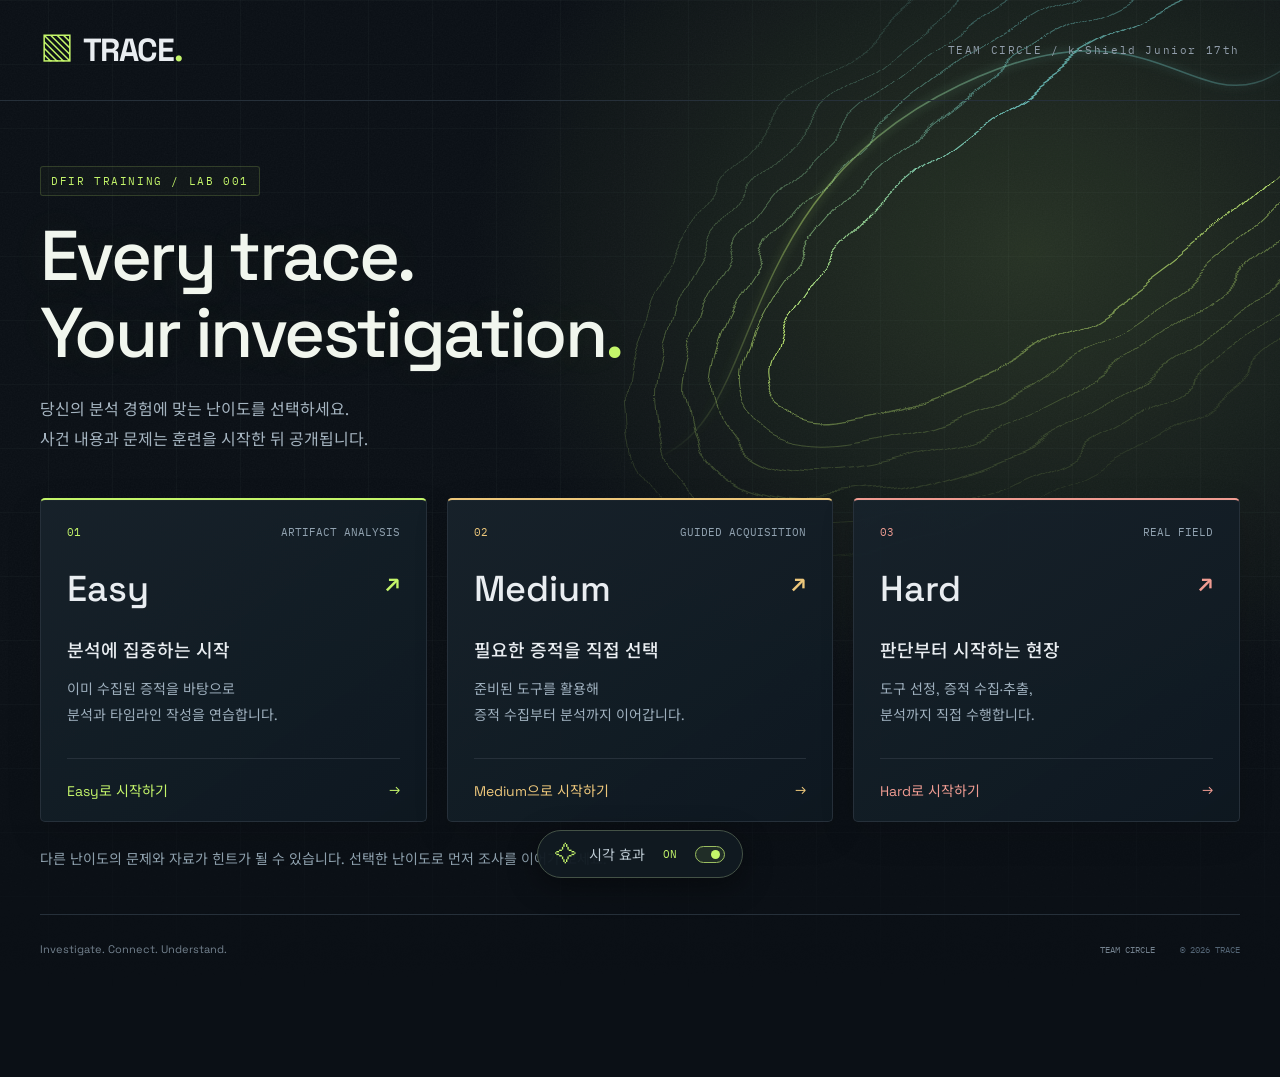
==== lab.html @ de7ff804 "Web Page Added" ====
<!DOCTYPE html>
<html lang="ko">

<head>
  <meta charset="UTF-8">
  <meta name="viewport" content="width=device-width, initial-scale=1.0">
  <title>TRACE / DFIR Training Lab</title>
  <meta name="description" content="ClickFix 침해사고의 흔적을 분석하는 DFIR 훈련 워크스페이스">
  <link rel="stylesheet" href="styles.css">
</head>

<body class="lab-loading">
  <aside class="sidebar">
    <a class="brand" href="index.html" aria-label="난이도 선택 홈"><span class="brandmark">▧</span> TRACE<span
        class="brand-dot">.</span></a>
    <div class="workspace">TRAINING WORKSPACE <span>01</span></div>
    <nav aria-label="메인 메뉴">
      <a class="nav-link active" href="#overview"><span>◈</span> Lab overview <i>01</i></a>
      <a class="nav-link" href="#missions"><span>☷</span> Investigation <i>06</i></a>
      <a class="nav-link" href="#evidence"><span>▱</span> Evidence files <i>04</i></a>
      <a class="nav-link" href="#topology"><span>⌘</span> Network map</a>
    </nav>
    <div class="side-case"><span class="eyebrow">CURRENT CASE</span>
      <span class="mono">CASE # DFIR-001</span>
      <div class="case-line"></div><small>Windows · Active Directory</small>
    </div>
    <div class="side-bottom"><span class="shield">◍</span>
      <div>Team Circle <small>k-Shield Junior 17th</small></div>
    </div>
  </aside>
  <div class="app">
    <header class="topbar">
      <div><span class="muted">Training labs</span><span class="slash">/</span><strong>ClickFix investigation</strong>
      </div>
      <div class="top-right"><span class="edition">BLUE TEAM SERIES</span><span class="avatar">TC</span></div>
    </header>
    <main>
      <section id="overview" class="overview">
        <div class="title-meta"><span class="eyebrow lime">DIGITAL FORENSICS & INCIDENT RESPONSE</span><span
            class="case-id mono">LAB / 001</span></div>
        <div class="title-row">
          <div>
            <h1>Follow the trace<span>.</span></h1>
            <p class="subtitle">ClickFix에서 내부망까지, 하나의 침해사고를 재구성하세요.</p>
          </div><a href="#missions" class="primary">조사 시작하기 <span>↗</span></a>
        </div>
        <div class="tags"><span class="tag difficulty">Easy · Artifact Analysis</span><span class="tag">Windows
            Forensics</span><span class="tag">Threat Hunting</span><span class="tag">Active Directory</span></div>
        <div class="level-selector" role="group" aria-label="훈련 난이도 선택">
          <button class="level-option selected" data-level="easy" aria-pressed="true"><span
              class="level-top"><b>Easy</b><span>01</span></span><strong>Artifact Analysis</strong>
            <p>준비된 증적 분석 · 타임라인 작성</p>
          </button>
          <button class="level-option" data-level="medium" aria-pressed="false"><span
              class="level-top"><b>Medium</b><span>02</span></span><strong>Guided Acquisition</strong>
            <p>증적 선택 · 직접 수집 · 분석</p>
          </button>
          <button class="level-option" data-level="hard" aria-pressed="false"><span
              class="level-top"><b>Hard</b><span>03</span></span><strong>Field Triage</strong>
            <p>초동대응 · 도구 선정 · 침해 범위 규명</p>
          </button>
        </div>
        <div class="level-summary" aria-live="polite"><span class="eyebrow">LEARNING OBJECTIVE</span>
          <p id="level-objective">제공된 증적을 분석하고 사건의 전체 타임라인을 작성합니다.</p>
        </div>
        <div class="briefing-grid">
          <article class="briefing panel">
            <div class="section-label"><span>01 — CASE BRIEFING</span><span class="small-square"></span></div>
            <h2>평범한 웹 접속에서 시작된<br>이상 징후</h2>
            <p>사내 PC에서 의심스러운 외부 통신이 발견되었습니다. 이후 내부 파일 서버에서도 비정상적인 접근이 관측되었습니다.</p>
            <p>당신은 사고 대응 분석가입니다. 남겨진 이벤트 로그와 네트워크 증적을 연결해 최초 진입점, 권한 변화, 그리고 침해 범위를 밝혀내세요.</p>
            <div class="briefing-footer"><span>◷ <b>예상 소요</b> 2-3시간</span><span>▤ <b>분석 과제</b> 6개</span></div>
          </article>
          <article class="network panel" id="topology">
            <div class="section-label"><span>02 — INVESTIGATION SCOPE</span><span class="network-label">ISOLATED
                LAB</span></div>
            <details class="scope-hint"><summary><span class="hint-symbol">?</span><strong>클릭해서 힌트를 확인하세요!</strong><span>IP 주소와 네트워크 구성이 공개됩니다.</span><span class="hint-action">네트워크 힌트 열기 ↗</span></summary><div class="hint-content"><div class="map">
              <div class="network-row external">
                <div class="node"><span class="node-icon">◎</span>
                  <div>Web server<small>192.168.50.30</small></div>
                </div>
                <div class="node"><span class="node-icon">⌁</span>
                  <div>External host<small>192.168.50.10</small></div>
                </div>
              </div>
              <div class="map-connect"><span>WEB / NETWORK ACTIVITY</span></div>
              <div class="victim"><span class="node-icon">▣</span>
                <div>Employee workstation<small>Windows 10 · CORP\\employee01</small></div><span class="scope">FOCUS
                  HOST</span>
              </div>
              <div class="map-connect lower"><span>INTERNAL NETWORK</span></div>
              <div class="network-row">
                <div class="node"><span class="node-icon">▦</span>
                  <div>Domain controller<small>192.168.60.5</small></div>
                </div>
                <div class="node"><span class="node-icon">▤</span>
                  <div>File server<small>192.168.60.20</small></div>
                </div>
              </div>
            </div>
            <div class="map-footer"><span class="dot"></span> 5 hosts <span>2 network segments</span><span
                class="mono">VMware</span></div></div></details>
          </article>
        </div>
      </section>
      <section id="missions" class="missions">
        <div class="section-heading">
          <div><span class="eyebrow">THE INVESTIGATION</span>
            <h2>흔적을 따라, 여섯 개의 질문</h2>
          </div><span class="section-note">증적을 분석하고 사건의 흐름을 연결하세요.</span>
        </div>
        <div class="mission-grid"></div>
      </section>
      <section id="evidence" class="evidence-section">
        <div class="section-heading">
          <div><span class="eyebrow">YOUR STARTING POINT</span>
            <h2>분석 자료</h2>
          </div><span class="section-note">원본을 보존하고, 분석 사본으로 시작하세요.</span>
        </div>
        <div class="evidence-layout">
          <div class="file-list panel"></div>
          <aside class="analyst-note"><span class="eyebrow lime">ANALYST'S NOTE</span>
            <h3>정답보다 중요한 건,<br>그 답을 뒷받침하는 증거.</h3>
            <p>모든 판단에 증적 출처와 시각을 기록하세요. 단일 이벤트보다 여러 호스트의 연관된 흔적이 더 많은 것을 알려줍니다.</p>
            <div>01 <span>타임존 통일</span></div>
            <div>02 <span>증적 무결성 확인</span></div>
            <div>03 <span>계정·민감 정보 마스킹</span></div>
          </aside>
        </div>
      </section>
      <footer><a class="footer-brand" href="#overview">TRACE<span>.</span></a><span>Investigate. Connect.
          Understand.</span><span class="mono">DFIR LAB SERIES / 001 <b>© 2026 TRACE</b></span></footer>
    </main>
  </div>
  <dialog id="mission-dialog" aria-labelledby="dialog-title">
    <div class="dialog-head"><span class="eyebrow lime" id="dialog-phase"></span><button class="close"
        aria-label="닫기">x</button></div>
    <h2 id="dialog-title"></h2>
    <p id="dialog-description"></p>
    <div class="dialog-evidence"><span class="eyebrow">EVIDENCE TO REVIEW</span>
      <p id="dialog-sources"></p>
    </div>
    <form id="answer-form"><label for="analyst-answer">답변 제출 <span>등록된 정답 중 하나와 일치하면 정답 처리됩니다.</span></label><textarea
        id="analyst-answer" placeholder="정답 또는 플래그를 입력하세요." aria-describedby="answer-feedback"></textarea>
      <p id="answer-feedback" role="status" aria-live="polite"></p>
      <div class="dialog-bottom"><span>제출 내용은 서버에 저장되지 않습니다.</span><button id="submit-answer" class="secondary"
          type="submit">답변 제출</button></div>
    </form>
  </dialog>
  <dialog id="level-confirm" aria-labelledby="level-confirm-title" aria-describedby="level-confirm-description">
    <span class="eyebrow lime">CHANGE DIFFICULTY</span>
    <h2 id="level-confirm-title">난이도를 변경하시겠습니까?</h2>
    <p id="level-confirm-description"></p>
    <div class="confirm-actions"><button type="button" class="secondary" id="level-cancel" autofocus>현재 난이도 유지</button><button type="button" class="primary" id="level-accept">변경하기</button></div>
  </dialog>
  <script src="lab-content.js"></script>
  <script src="lab-utils.js"></script>
  <script src="app.js"></script>
</body>

</html>
---- styles.css ----
@import url('https://fonts.googleapis.com/css2?family=IBM+Plex+Mono:wght@400;500;600&family=Noto+Sans+KR:wght@400;500;600;700;800&family=Space+Grotesk:wght@400;500;600;700&display=swap');
:root{color-scheme:dark;--bg:#0b1016;--panel:#111820;--border:#26303a;--text:#e9edf1;--muted:#909ca9;--lime:#c4f56a;--mono:'IBM Plex Mono',monospace;--sans:'Space Grotesk','Noto Sans KR',sans-serif}*{box-sizing:border-box}html{scroll-behavior:smooth;scroll-padding-top:30px}body{margin:0;background:var(--bg);color:var(--text);font-family:var(--sans);font-size:16px}button,a,input,textarea{-webkit-tap-highlight-color:transparent}button,textarea{font:inherit}button,a{touch-action:manipulation}a{color:inherit;text-decoration:none}button{color:inherit;cursor:pointer}button:focus-visible,a:focus-visible,textarea:focus-visible{outline:2px solid var(--lime);outline-offset:5px}.sidebar{position:fixed;inset:0 auto 0 0;width:232px;background:#0e151c;border-right:1px solid var(--border);padding:32px 21px;display:flex;flex-direction:column;z-index:3}.brand{font-weight:700;font-size:32px;letter-spacing:-1.5px;display:flex;align-items:center;gap:10px}.brandmark{font-size:34px;color:var(--lime);line-height:1}.brand-dot{color:var(--lime);margin-left:-9px}.workspace{font:11px var(--mono);letter-spacing:1px;color:#8995a1;display:flex;justify-content:space-between;margin:48px 7px 20px}.workspace span{color:var(--lime)}nav{display:grid;gap:8px}.nav-link{display:flex;align-items:center;gap:11px;font-size:14px;padding:13px 11px;color:#a8b1bc;border:1px solid transparent;border-radius:5px}.nav-link>span{font-size:20px;width:21px}.nav-link i{margin-left:auto;font:12px var(--mono);opacity:.6}.nav-link.active{background:#c4f56a10;color:var(--lime);border-color:#c4f56a25}.nav-link:hover{background:#ffffff08;color:#eff6e6}.side-case{margin:42px 9px 0;padding-top:25px;border-top:1px solid var(--border)}.eyebrow{font:11px var(--mono);letter-spacing:1.6px;color:var(--muted)}.side-case p{font-size:18px;font-weight:600;line-height:1.9;margin:17px 0}.mono{font-family:var(--mono)}.side-case .mono{font-size:11px;color:#7b8897}.case-line{height:3px;background:linear-gradient(90deg,var(--lime) 24%,#2b343c 24%);margin:21px 0 13px}.side-case small{font-size:11px;color:#8c98a3}.side-bottom{margin-top:auto;display:flex;gap:11px;align-items:center;font-size:12px;color:#c3ccd4}.side-bottom small{display:block;color:#7e8b98;font-size:11px;margin-top:5px}.shield{font-size:29px;color:#a1afbb}.app{margin-left:232px}.topbar{height:77px;border-bottom:1px solid var(--border);padding:0 45px;display:flex;align-items:center;justify-content:space-between;font-size:13px}.muted{color:var(--muted)}.slash{color:#50606e;margin:0 17px}.topbar strong{font-weight:500}.top-right{display:flex;align-items:center;gap:26px}.edition{font:10px var(--mono);letter-spacing:1.8px;color:#8f9eac}.avatar{border:1px solid #3b4853;background:#1a242d;border-radius:50%;height:33px;width:33px;display:grid;place-items:center;font:11px var(--mono)}main{max-width:1460px;margin:auto;padding:43px 45px 0}.title-meta{display:flex;justify-content:space-between;align-items:center}.lime{color:var(--lime)}.case-id{font-size:12px;color:#798b9a}.title-row{display:flex;align-items:center;justify-content:space-between;gap:24px;margin-top:17px}h1{font-size:clamp(38px,4.1vw,64px);line-height:1.12;font-weight:500;letter-spacing:-2.6px;margin:0}h1 span{color:var(--lime)}.subtitle{margin:17px 0 0;font-size:15px;color:#9eabb8;line-height:1.8}.primary{display:flex;align-items:center;justify-content:center;gap:34px;padding:15px 21px;border-radius:4px;background:var(--lime);color:#1a2710;font-size:14px;font-weight:700;white-space:nowrap;transition:background .2s}.primary:hover{background:#d4ff90}.primary span{font-size:23px;font-weight:400}.tags{display:flex;gap:8px;flex-wrap:wrap;margin:23px 0 30px}.tag{font-size:11px;border:1px solid #303945;border-radius:4px;padding:6px 10px;color:#a9b5bf;background:#141c24}.tag.difficulty{color:#e9c782;border-color:#665136;background:#201e19}.difficulty b{margin-right:6px}.panel{border:1px solid var(--border);background:var(--panel);border-radius:6px}.briefing-grid{display:grid;grid-template-columns:1fr 1.07fr;gap:20px}.briefing{padding:25px 27px;display:flex;flex-direction:column}.section-label{display:flex;justify-content:space-between;align-items:center;gap:12px;font:11px var(--mono);letter-spacing:1.4px;color:#8d9aa7}.small-square{width:6px;height:6px;background:var(--lime)}.briefing h2{font-size:24px;line-height:1.65;letter-spacing:-.7px;font-weight:600;margin:21px 0 14px}.briefing p{font-size:14px;color:#a1adba;line-height:1.95;margin:0 0 13px;word-break:keep-all}.briefing-footer{display:flex;gap:29px;margin-top:auto;padding-top:19px;border-top:1px solid var(--border);font-size:12px;color:#b4bec7}.briefing-footer b{font-weight:400;color:#73818f;margin:0 7px}.network{padding:25px 25px 0;overflow:hidden;background-color:#111820;background-image:radial-gradient(#35425070 .7px,transparent .7px);background-size:16px 16px}.network-label{font-size:9px;letter-spacing:.8px;padding:4px 7px;border:1px solid #374450;color:#a5b5c2;background:#151e26}.map{padding:24px 0 17px;max-width:520px;margin:auto}.network-row{display:flex;justify-content:space-between;gap:18px}.node{display:flex;align-items:center;gap:10px;padding:12px;background:#151e27;border:1px solid #34414e;border-radius:4px;flex:1;min-width:0;font-size:12px}.node-icon{color:#8ca1b4;font-size:24px;width:28px;text-align:center;flex-shrink:0}.node small,.victim small{display:block;font:10px var(--mono);margin-top:6px;color:#8597a8}.map-connect{height:36px;position:relative;display:flex;align-items:center;justify-content:center}.map-connect:before{content:'';position:absolute;top:0;bottom:0;width:1px;background:#51643c}.map-connect span{position:relative;left:83px;font:8px var(--mono);letter-spacing:.7px;background:#111820;color:#718393;padding:3px}.victim{border:1px solid #879f51;background:#1c271c;box-shadow:0 0 24px #b2dc4c07;border-radius:4px;display:flex;align-items:center;gap:11px;padding:14px 15px;font-size:13px}.victim .node-icon{color:var(--lime)}.scope{margin-left:auto;font:8px var(--mono);color:var(--lime);letter-spacing:1px}.map-footer{border-top:1px solid var(--border);background:#111820;display:flex;align-items:center;gap:9px;padding:14px 0;color:#8191a0;font-size:10px}.map-footer>span:nth-child(2){margin-left:9px}.map-footer .mono{margin-left:auto}.dot{width:5px;height:5px;border-radius:50%;background:var(--lime)}.section-heading{display:flex;align-items:end;justify-content:space-between;gap:20px;margin:38px 0 20px}.section-heading h2{font-size:23px;font-weight:600;letter-spacing:-.7px;margin:8px 0 0}.section-note{font-size:12px;color:#788997}.mission-grid{display:grid;grid-template-columns:repeat(3,minmax(0,1fr));gap:14px}.mission{text-align:left;border:1px solid var(--border);border-radius:5px;background:#111820;padding:21px 22px 0;transition:border-color .2s,transform .2s,background .2s;min-width:0}.mission:hover{border-color:#88a553;background:#151f24;transform:translateY(-3px)}.mission-top{display:flex;align-items:center;gap:12px}.step{font:16px var(--mono);color:#b0becc}.pill{font:8px var(--mono);letter-spacing:.6px;color:#a1b2bf;background:#1b2630;border-radius:3px;padding:5px 7px}.arrow{font-size:18px;color:#7d8e9f;margin-left:auto}.mission:hover .arrow,.mission:hover .step{color:var(--lime)}.mission h3{font-size:18px;font-weight:600;letter-spacing:-.4px;margin:23px 0 10px}.mission p{color:#929fae;font-size:13px;line-height:1.9;margin:0 0 22px;word-break:keep-all}.mission-footer{border-top:1px solid var(--border);padding:15px 0;display:flex;justify-content:space-between;gap:8px;font:10px var(--mono);color:#81919f}.mission-footer>span:last-child{color:#c5d1db}.mission-footer small{font-size:8px;color:#718191}.evidence-layout{display:grid;grid-template-columns:1.7fr 1fr;gap:21px}.file-list{padding:0 23px}.file-row{display:flex;align-items:center;gap:15px;padding:20px 0;border-bottom:1px solid var(--border)}.file-row:last-child{border:0}.file-icon{border:1px solid #34414b;background:#1a242e;color:#a8bbcd;border-radius:4px;width:39px;height:44px;display:grid;place-items:center;font:10px var(--mono);flex-shrink:0}.file-row h3{font-size:14px;font-weight:500;margin:0 0 5px}.file-row p{font-size:11px;color:#8494a3;margin:0;line-height:1.6}.file-type{font:9px var(--mono);color:#6f8294;margin-left:auto}.download{border:1px solid #32404c;border-radius:4px;background:#18222c;color:#8898a8;padding:8px 10px;display:flex;gap:9px;align-items:center;white-space:nowrap}.download:disabled{cursor:default;opacity:.75}.download span{font-size:10px}.analyst-note{border:1px solid #3b4730;border-radius:5px;padding:25px 26px;background:linear-gradient(135deg,#1b241b,#11191c)}.analyst-note h3{font-size:20px;line-height:1.8;font-weight:500;letter-spacing:-.5px;margin:17px 0 13px}.analyst-note p{font-size:13px;color:#a0afa4;line-height:1.95;margin:0 0 19px;word-break:keep-all}.analyst-note>div{font:10px var(--mono);color:#91a66f;margin-top:12px}.analyst-note>div span{font:12px var(--sans);margin-left:13px;color:#b8c3b8}footer{display:flex;gap:17px;align-items:center;border-top:1px solid var(--border);padding:27px 0;margin-top:42px;color:#73818e;font-size:11px}.footer-brand{font-size:19px;font-weight:700;color:#b7c4ce;letter-spacing:-1px}.footer-brand span{color:var(--lime)}footer>.mono{margin-left:auto;font-size:9px}footer b{font-weight:400;margin-left:20px;color:#536474}dialog{width:min(590px,calc(100% - 32px));padding:30px;border:1px solid #45523b;border-radius:9px;background:#121b23;color:var(--text);box-shadow:0 30px 100px #000a}dialog::backdrop{background:#05090dc9;backdrop-filter:blur(7px)}.dialog-head{display:flex;align-items:center;justify-content:space-between}.close{border:0;background:transparent;font-size:30px;color:#a0adba}.dialog-head+h2{font-size:28px;margin:20px 0 15px}dialog>p{color:#a6b3c0;line-height:1.9;font-size:15px}.dialog-evidence{border:1px solid var(--border);background:#0d151d;padding:18px;margin:23px 0}.dialog-evidence p{font-size:14px;color:#beccd7;line-height:1.7;margin:10px 0 0}dialog label{display:block;font-size:14px;margin-bottom:12px}dialog label span{display:block;font-size:11px;color:#8393a2;margin-top:7px}textarea{width:100%;min-height:140px;resize:vertical;background:#0d151d;border:1px solid #3d4b58;border-radius:4px;padding:14px;color:var(--text);font-size:14px;line-height:1.8}.dialog-bottom{display:flex;align-items:center;justify-content:space-between;gap:15px;margin-top:20px}.dialog-bottom>span{font-size:11px;color:#8b9baa}.secondary{background:#26332a;border:1px solid #617646;padding:9px 22px;border-radius:4px;color:var(--lime);font-size:13px}
@media(min-width:1600px){main{padding-top:50px}.briefing h2{font-size:27px}.briefing p{font-size:16px}.mission p{font-size:14px}.map{padding-top:30px;padding-bottom:25px}.map-connect{height:43px}.node{padding:15px;font-size:14px}.node small,.victim small{font-size:11px}.victim{font-size:15px}}
@media(max-width:1200px){.sidebar{width:200px;padding-inline:15px}.app{margin-left:200px}main{padding:30px 28px 0}.topbar{padding-inline:28px}.briefing-grid{grid-template-columns:1fr 1fr}.briefing,.network{padding-inline:20px}.scope{display:none}.node{padding:10px 8px;gap:6px;font-size:11px}.node-icon{width:22px}.mission{padding:18px 16px 0}.pill{font-size:7px;padding:5px}.mission-top{gap:8px}.evidence-layout{grid-template-columns:1.6fr 1fr}.file-type{display:none}.download{margin-left:auto}.briefing-footer{gap:12px;font-size:10px}}
@media(max-width:980px){.sidebar{width:76px;padding:25px 12px}.brand{font-size:0;justify-content:center;gap:0}.brand-dot,.workspace,.nav-link i,.side-case,.side-bottom{display:none}.brandmark{font-size:34px}.sidebar nav{margin-top:35px}.nav-link{font-size:0;justify-content:center;padding:12px}.nav-link>span{font-size:24px}.app{margin-left:76px}.edition{display:none}.title-row{align-items:start}h1{font-size:43px}.primary{gap:15px;padding:12px 15px}.briefing-grid{grid-template-columns:1fr}.briefing p{font-size:15px}.briefing h2 br{display:none}.briefing-footer{margin-top:10px;font-size:12px}.network .map{max-width:600px}.node{font-size:13px;padding:12px}.scope{display:block}.network{padding-top:22px}.mission-grid{grid-template-columns:repeat(2,minmax(0,1fr))}.pill{font-size:8px}.section-note{display:none}.evidence-layout{grid-template-columns:1fr}.analyst-note{display:none}.file-type{display:block}.download{margin-left:0}footer>.mono b{display:none}}
@media(max-width:600px){.sidebar{position:relative;width:100%;height:auto;flex-direction:row;align-items:center;padding:17px 20px;border-right:0;border-bottom:1px solid var(--border)}.brand{font-size:24px;gap:7px}.brandmark{font-size:27px}.brand-dot{display:inline;margin-left:-7px}.sidebar nav{margin:0 0 0 auto;display:flex;gap:4px}.nav-link{padding:6px}.nav-link>span{font-size:22px}.nav-link:last-child{display:none}.app{margin:0}.topbar{height:58px;padding:0 20px;font-size:11px}.top-right{gap:0}.avatar{width:28px;height:28px;font-size:10px}.slash{margin:0 10px}main{padding:29px 20px 0}.eyebrow{font-size:9px;letter-spacing:1px}.case-id{font-size:10px}.title-row{display:block;margin-top:21px}h1{font-size:43px;letter-spacing:-2px}.subtitle{font-size:13px;margin-top:13px}.primary{margin-top:23px;width:100%;font-size:14px;justify-content:space-between;padding:12px 17px}.tags{margin:20px 0;gap:6px}.tag{font-size:9px;padding:5px 7px}.briefing{padding:20px}.briefing h2{font-size:22px}.briefing p{font-size:14px}.briefing-footer{gap:13px;font-size:10px}.briefing-footer b{margin:0 4px}.section-label{font-size:9px;letter-spacing:.8px}.network{padding:20px 14px 0}.network-label{font-size:8px}.node{font-size:10px;padding:10px 7px;gap:5px}.node small{font-size:8px}.network-row{gap:10px}.scope{display:none}.victim{font-size:12px;padding:13px 10px}.victim small{font-size:9px}.section-heading{margin-top:31px}.section-heading h2{font-size:21px}.mission-grid{grid-template-columns:1fr}.mission{padding:20px 21px 0}.mission h3{margin-top:20px;font-size:19px}.mission p{font-size:14px}.mission p br{display:none}.pill{font-size:9px}.step{font-size:16px}.mission-footer{font-size:10px}.file-list{padding:0 15px}.file-row{gap:10px}.file-row h3{font-size:12px}.file-row p{font-size:10px}.file-icon{width:31px;height:37px;font-size:9px}.file-type{display:none}.download{margin-left:auto;padding:8px;font-size:15px}.download span{display:none}footer{flex-wrap:wrap;gap:10px;margin-top:30px}footer>.mono{flex-basis:100%;margin:0;font-size:8px}dialog{padding:22px}}
@media(prefers-reduced-motion:reduce){html{scroll-behavior:auto}*{transition:none!important}}
/* Difficulty paths */
[hidden]{display:none!important}
.level-selector{display:grid;grid-template-columns:repeat(3,minmax(0,1fr));gap:12px;margin-top:8px}
.level-option{position:relative;text-align:left;padding:20px 22px;border:1px solid var(--border);border-radius:6px;background:#111820;transition:background .2s,border-color .2s}
.level-option:hover{border-color:#687b87;background:#18212a}
.level-option.selected{border-color:var(--lime);background:linear-gradient(120deg,#253022,#141e22)}
.level-top{display:flex;justify-content:space-between;align-items:center;margin-bottom:14px}
.level-top b{font-size:21px;font-weight:600}.level-top>span{font:12px var(--mono);color:#748796}
.level-option.selected .level-top{color:var(--lime)}
.level-option.selected .level-top>span{color:var(--lime)}
.level-option strong{display:block;font-size:14px;font-weight:500;color:#cad5de}
.level-option p{font-size:13px;line-height:1.7;color:#91a1ae;margin:8px 0 0;word-break:keep-all}
.level-summary{display:flex;gap:22px;align-items:center;border-left:2px solid var(--lime);padding:11px 17px;margin:19px 0 27px;background:#c4f56a05}
.level-summary .eyebrow{white-space:nowrap;font-size:10px}
.level-summary p{font-size:14px;color:#b8c7d0;line-height:1.8;margin:0;word-break:keep-all}
body[data-level="medium"]{--lime:#edc77b}
body[data-level="hard"]{--lime:#f09c92}
body[data-level="medium"] .level-option.selected{background:linear-gradient(120deg,#302a20,#171d24)}
body[data-level="hard"] .level-option.selected{background:linear-gradient(120deg,#322225,#171d24)}
body[data-level="hard"] .briefing-grid{grid-template-columns:1fr}
body[data-level="hard"] .briefing>p:first-of-type{font-size:19px;color:#e0c5c0;border-left:2px solid var(--lime);padding-left:18px;margin:8px 0 20px}
body[data-level="hard"] .briefing-footer{padding-top:18px;margin-top:10px}
.mission{display:flex;flex-direction:column}.mission-top,.mission-footer{width:100%}.mission-footer{margin-top:auto}
.file-copy{min-width:0}.file-copy h3{overflow-wrap:anywhere}.file-type{white-space:nowrap}
.analyst-note{align-self:start}.briefing-footer{line-height:1.8}
@media(max-width:1200px){.level-option{padding:18px 16px}.level-summary{align-items:flex-start;flex-direction:column;gap:8px}.level-option p{font-size:12px}}
@media(max-width:980px){.analyst-note{display:block}.level-option strong{font-size:13px}}
@media(max-width:600px){.level-selector{grid-template-columns:1fr;gap:9px}.level-option{padding:16px 18px;display:grid;grid-template-columns:94px 1fr;column-gap:14px;align-items:center}.level-top{grid-row:span 2;margin:0;display:block}.level-top b{font-size:20px}.level-top>span{display:none}.level-option strong{font-size:14px}.level-option p{font-size:12px;margin:4px 0 0}.level-summary{margin-bottom:22px}.level-summary p{font-size:14px}body[data-level="hard"] .briefing>p:first-of-type{font-size:16px}.file-row p{font-size:12px}.file-row h3{font-size:13px}.mission p{font-size:14px}}
#answer-feedback{min-height:24px;font-size:14px;line-height:1.8;color:#a6b3c0;margin:12px 0}
#answer-feedback[data-status="correct"]{color:#c4f56a}
#answer-feedback[data-status="incorrect"],#answer-feedback[data-status="empty"]{color:#f3a29a}
#answer-feedback[data-status="unconfigured"]{color:#e5c989}
#submit-answer{white-space:nowrap;font-size:14px}
#submit-answer:disabled{opacity:.45;cursor:not-allowed}
a.download{color:var(--lime);border-color:#62724c}
a.download:hover{background:#2a3828}
/* Spoiler-free entry and deliberate disclosures */
.lab-loading{visibility:hidden}
.scope-hint{margin-top:18px}.scope-hint summary{list-style:none;cursor:pointer;display:flex;flex-direction:column;align-items:center;justify-content:center;gap:15px;text-align:center;min-height:285px;padding:25px 14px;background:#101920;border:1px dashed #45525c;border-radius:5px;margin-bottom:20px}
.scope-hint summary::-webkit-details-marker{display:none}
.scope-hint summary:focus-visible{outline:2px solid var(--lime);outline-offset:4px}
.hint-symbol{display:grid;place-items:center;width:44px;height:44px;border:1px solid #657945;border-radius:50%;color:var(--lime);font:24px var(--mono)}
.scope-hint summary strong{font-size:18px;font-weight:500}.scope-hint summary>span:not(.hint-symbol){font-size:14px;color:#9aabba}.scope-hint summary .hint-action{color:var(--lime)!important;margin-top:8px}
.scope-hint[open] summary{min-height:0;flex-direction:row;flex-wrap:wrap;padding:12px;margin-bottom:0;gap:10px}.scope-hint[open] summary strong{font-size:14px}.scope-hint[open] summary .hint-symbol,.scope-hint[open] summary .hint-action{display:none}.scope-hint[open] summary>span{font-size:12px!important}.scope-hint[open] summary strong::after{content:' · 다시 눌러 닫기';color:#94a4b1}
body[data-level="hard"] .briefing-grid{grid-template-columns:1fr}
.confirm-actions{display:flex;justify-content:flex-end;gap:12px;margin-top:26px;flex-wrap:wrap}.confirm-actions .primary{border:0;margin:0;width:auto;font-size:14px}.confirm-actions .secondary{font-size:14px}
.entry-header{max-width:1320px;margin:auto;padding:30px 40px;display:flex;align-items:center;justify-content:space-between;gap:20px;border-bottom:1px solid var(--border)}
.entry-main{max-width:1320px;padding:65px 40px 0;margin:auto}.entry-intro h1{font-size:clamp(40px,5.5vw,78px);margin:22px 0;line-height:1.1}.entry-intro>p{color:#a5b4c0;line-height:1.9;font-size:16px}.entry-levels{display:grid;grid-template-columns:repeat(3,minmax(0,1fr));gap:20px;margin-top:42px}.entry-card{--accent:#c4f56a;border:1px solid var(--border);border-top:2px solid var(--accent);border-radius:5px;padding:25px 26px 0;background:#111a22;transition:transform .2s,border-color .2s}.entry-card:nth-child(2){--accent:#edc77b}.entry-card:nth-child(3){--accent:#f09c92}.entry-card:hover{transform:translateY(-5px);border-color:var(--accent)}.entry-card-top{display:flex;justify-content:space-between;gap:12px;font:11px var(--mono);color:#91a2b0}.entry-card-top>span:first-child{color:var(--accent)}.entry-card h2{font-size:36px;font-weight:500;margin:27px 0 24px;display:flex;justify-content:space-between}.entry-card h2 span{font-size:25px;color:var(--accent)}.entry-card h3{font-size:18px;font-weight:500;margin:0 0 13px}.entry-card p{font-size:14px;line-height:1.9;color:#9eafbd;margin-bottom:29px;word-break:keep-all}.entry-card-footer{display:flex;justify-content:space-between;padding:21px 0;border-top:1px solid var(--border);font-size:14px;color:var(--accent)}.entry-notice{font-size:14px;color:#8ea0ad;line-height:1.9;margin:24px 0 0}
@media(max-width:980px){body[data-level="hard"] .briefing-grid{grid-template-columns:1fr}.entry-header,.entry-main{padding-inline:28px}.entry-levels{gap:12px}.entry-card{padding:20px 18px 0}.entry-card-top{font-size:9px}.entry-card h2{font-size:30px}.entry-card h3{font-size:16px}}
@media(max-width:650px){.entry-header{padding:22px 20px;align-items:flex-start}.entry-header .eyebrow{font-size:9px;line-height:1.8;max-width:145px;text-align:right}.entry-main{padding:40px 20px 0}.entry-intro h1{font-size:43px}.entry-intro>p{font-size:14px}.entry-levels{grid-template-columns:1fr;margin-top:30px;gap:18px}.entry-card{padding:22px 23px 0}.entry-card-top{font-size:11px}.entry-card h2{margin:20px 0}.entry-card p br{display:none}.scope-hint summary{min-height:240px}.confirm-actions{flex-direction:column-reverse}.confirm-actions button{width:100%!important;justify-content:center}}
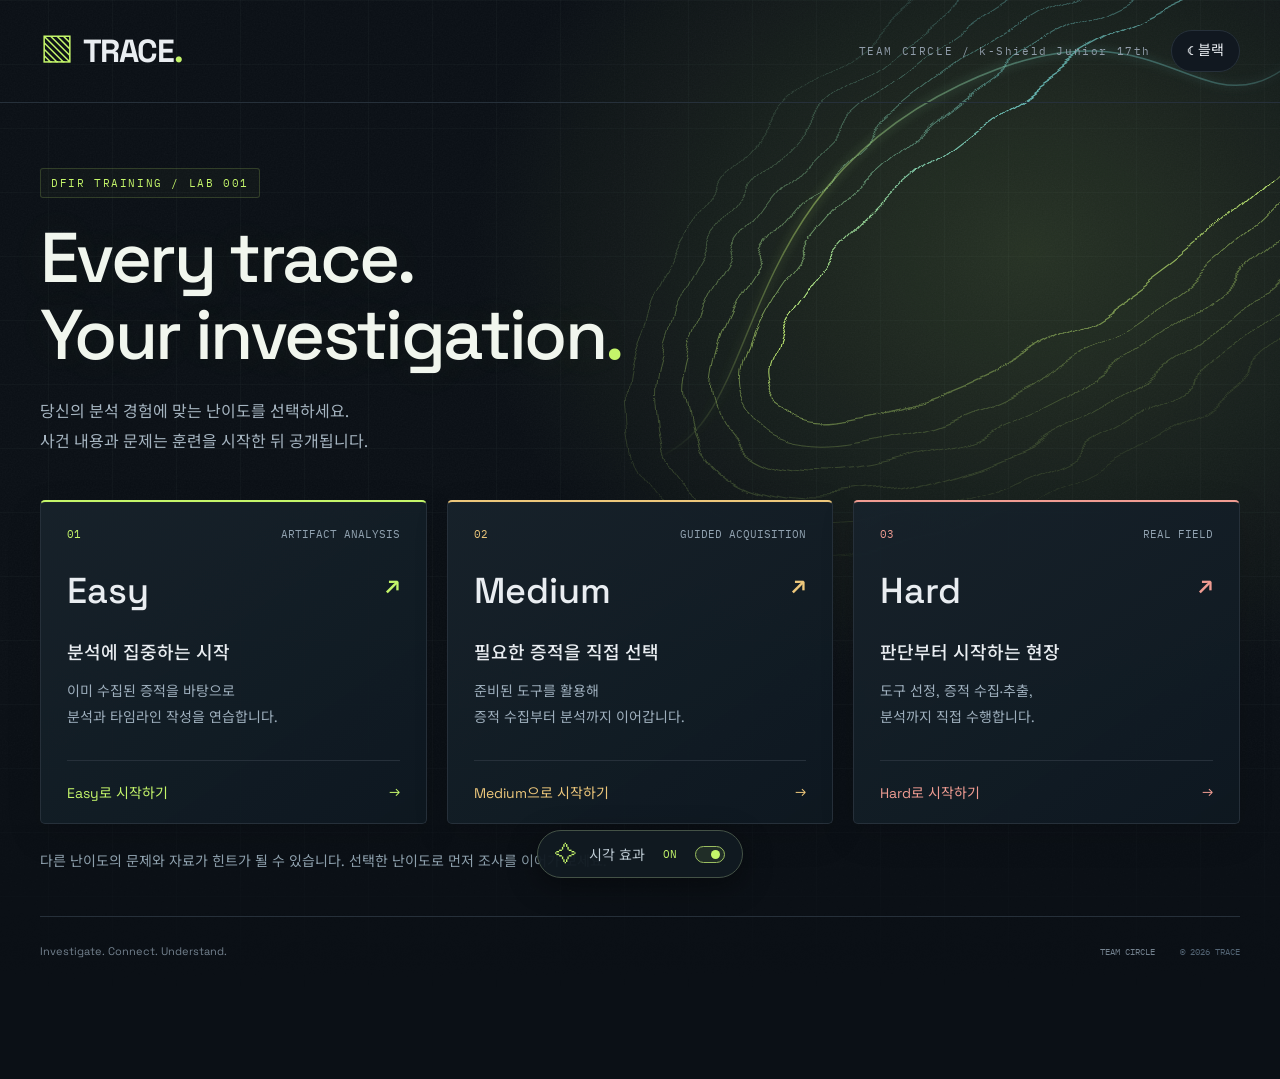
==== commit ea9ab498: "white mod update" ====
--- a/lab.html
+++ b/lab.html
@@ -7,6 +7,8 @@
   <title>TRACE / DFIR Training Lab</title>
   <meta name="description" content="ClickFix 침해사고의 흔적을 분석하는 DFIR 훈련 워크스페이스">
   <link rel="stylesheet" href="styles.css">
+<link rel="stylesheet" href="theme.css">
+<script src="theme.js"></script>
 </head>
 
 <body class="lab-loading">
--- a/theme.css
+++ b/theme.css
@@ -0,0 +1,60 @@
+.theme-toggle{border:1px solid var(--border);border-radius:30px;background:var(--panel);color:var(--text);padding:10px 15px;min-height:42px;font-size:14px;white-space:nowrap;flex-shrink:0;line-height:1.4}
+.theme-toggle:hover{border-color:var(--lime)}
+.entry-header>.eyebrow{margin-left:auto}
+html[data-theme="light"]{color-scheme:light;--bg:#f4f7fa;--panel:#fff;--border:#cbd5de;--text:#192a38;--muted:#536575;--lime:#416d1b}
+html[data-theme="light"] body{--lime:#416d1b}
+html[data-theme="light"] body[data-level="medium"]{--lime:#855707}
+html[data-theme="light"] body[data-level="hard"]{--lime:#a33c33}
+html[data-theme="light"] :is(.sidebar,.topbar){background:#fff}
+html[data-theme="light"] :is(.mission,.node,.file-icon,.avatar,.pill,.tag,.network-label,.download,.scope-hint summary,.dialog-evidence,textarea){background:#f0f4f7;color:var(--text);border-color:var(--border)}
+html[data-theme="light"] :is(.briefing,.file-list,.level-option,dialog){background:#fff;border-color:var(--border)}
+html[data-theme="light"] .network{background-color:#f8fafc;background-image:radial-gradient(#8093a34d .7px,transparent .7px)}
+html[data-theme="light"] :is(.map-connect span,.map-footer){background:#f8fafc;color:#526878}
+html[data-theme="light"] .map-connect:before{background:#748561}
+html[data-theme="light"] .victim{background:#e9f2df;border-color:#8da573;color:#2d461f;box-shadow:none}
+html[data-theme="light"] .node-icon{color:#48687c}
+html[data-theme="light"] :is(.subtitle,.briefing p,.briefing-footer,.node small,.victim small,.section-note,.mission p,.mission-footer,.mission-footer small,.file-row p,.file-type,.side-case small,.side-case .mono,.side-bottom small,.workspace,.step,.arrow,.nav-link,.section-label,.level-option p,.level-option strong,.case-id,.entry-intro>p,.entry-card p,.entry-notice,.entry-card-top,footer,.footer-brand,footer b,.analyst-note p,.analyst-note>div span,dialog>p,.dialog-evidence p,dialog label span,.dialog-bottom>span,.close,#answer-feedback){color:#526575}
+html[data-theme="light"] :is(.side-bottom,.mission-footer>span:last-child){color:#314c60}
+html[data-theme="light"] .nav-link.active{color:var(--lime);background:#edf4e7;border-color:#b7cba4}
+html[data-theme="light"] .nav-link:hover{background:#edf2f6;color:#1f3545}
+html[data-theme="light"] .mission:hover{background:#fff;border-color:var(--lime)}
+html[data-theme="light"] .tag.difficulty{background:#edf3e7;border-color:#b8cbaa;color:#3b6024}
+html[data-theme="light"] body[data-level="medium"] .tag.difficulty{background:#faf0da;border-color:#dfc692;color:#855707}
+html[data-theme="light"] body[data-level="hard"] .tag.difficulty{background:#fbece9;border-color:#dcb4ad;color:#a33c33}
+html[data-theme="light"] .level-option.selected{background:linear-gradient(120deg,#eaf4df,#fff);border-color:var(--lime)}
+html[data-theme="light"] body[data-level="medium"] .level-option.selected{background:linear-gradient(120deg,#fbefd8,#fff)}
+html[data-theme="light"] body[data-level="hard"] .level-option.selected{background:linear-gradient(120deg,#fae9e4,#fff)}
+html[data-theme="light"] .level-option:hover{border-color:var(--lime)}
+html[data-theme="light"] .level-summary{background:#eaf0f4}
+html[data-theme="light"] .level-summary p{color:#3d5364}
+html[data-theme="light"] .analyst-note{background:linear-gradient(135deg,#edf4e7,#fff);border-color:#bacab1}
+html[data-theme="light"] .analyst-note>div{color:#476c32}
+html[data-theme="light"] .primary{background:var(--lime);color:#fff}
+html[data-theme="light"] .primary:hover{filter:brightness(1.1)}
+html[data-theme="light"] .secondary{background:#edf3e7;border-color:#98ae80;color:#345b1d}
+html[data-theme="light"] a.download{color:var(--lime);border-color:#9dac91}
+html[data-theme="light"] a.download:hover{background:#e5eedb}
+html[data-theme="light"] .download:disabled{opacity:1;color:#617180}
+html[data-theme="light"] .scope-hint summary>span:not(.hint-symbol){color:#536575}
+html[data-theme="light"] .hint-symbol{border-color:#a7ba94}
+html[data-theme="light"] body[data-level="hard"] .briefing>p:first-of-type{color:#733d37}
+html[data-theme="light"] dialog{box-shadow:0 25px 90px #182b4140}
+html[data-theme="light"] dialog::backdrop{background:#182c4266}
+html[data-theme="light"] textarea::placeholder{color:#697b89}
+html[data-theme="light"] #answer-feedback[data-status="correct"]{color:#35641e}
+html[data-theme="light"] #answer-feedback:is([data-status="incorrect"],[data-status="empty"]){color:#ab302a}
+html[data-theme="light"] #answer-feedback[data-status="unconfigured"]{color:#83550c}
+html[data-theme="light"] .entry-card{--accent:#416d1b;background:#fff;border-color:#cbd5de;border-top-color:var(--accent)}
+html[data-theme="light"] .entry-card:nth-child(2){--accent:#855707}
+html[data-theme="light"] .entry-card:nth-child(3){--accent:#a33c33}
+html[data-theme="light"] .effects-enabled .entry-card{background:linear-gradient(145deg,#fffffffa,#eef3f8f5);box-shadow:0 12px 35px #19354a09,inset 0 1px #fff}
+html[data-theme="light"] .effects-enabled .entry-card:hover{border-color:var(--accent);box-shadow:0 15px 35px #19354a18}
+html[data-theme="light"] .effects-enabled .entry-intro h1{color:var(--text);text-shadow:none}
+html[data-theme="light"] .effects-enabled .entry-intro .eyebrow{background:#e7f0de;border-color:#bccfad}
+html[data-theme="light"] .trace-atmosphere{opacity:.6}
+html[data-theme="light"] #effects-toggle{background:#fffffff5;color:#435868;border-color:#b6c5cd;box-shadow:0 8px 30px #19354a18}
+html[data-theme="light"] :is(.effects-icon,.effects-state){color:#536575}
+html[data-theme="light"] .effects-track{border-color:#7d8e9b}
+html[data-theme="light"] .effects-track>span{background:#657886}
+html[data-theme="light"] #effects-toggle[aria-checked="true"] .effects-track{border-color:#6d8e50;background:#e4edda}
+@media(max-width:650px){.entry-header{flex-wrap:wrap;gap:12px}.entry-header>.eyebrow{max-width:none;order:3;flex-basis:100%;text-align:left;margin:0}.entry-header>.theme-toggle{margin-left:auto}.top-right{gap:8px}.top-right .avatar{display:none}.theme-toggle{padding:8px 11px;font-size:13px;min-height:40px}.topbar{gap:10px;height:auto;min-height:58px;flex-wrap:wrap;padding-block:10px}}
